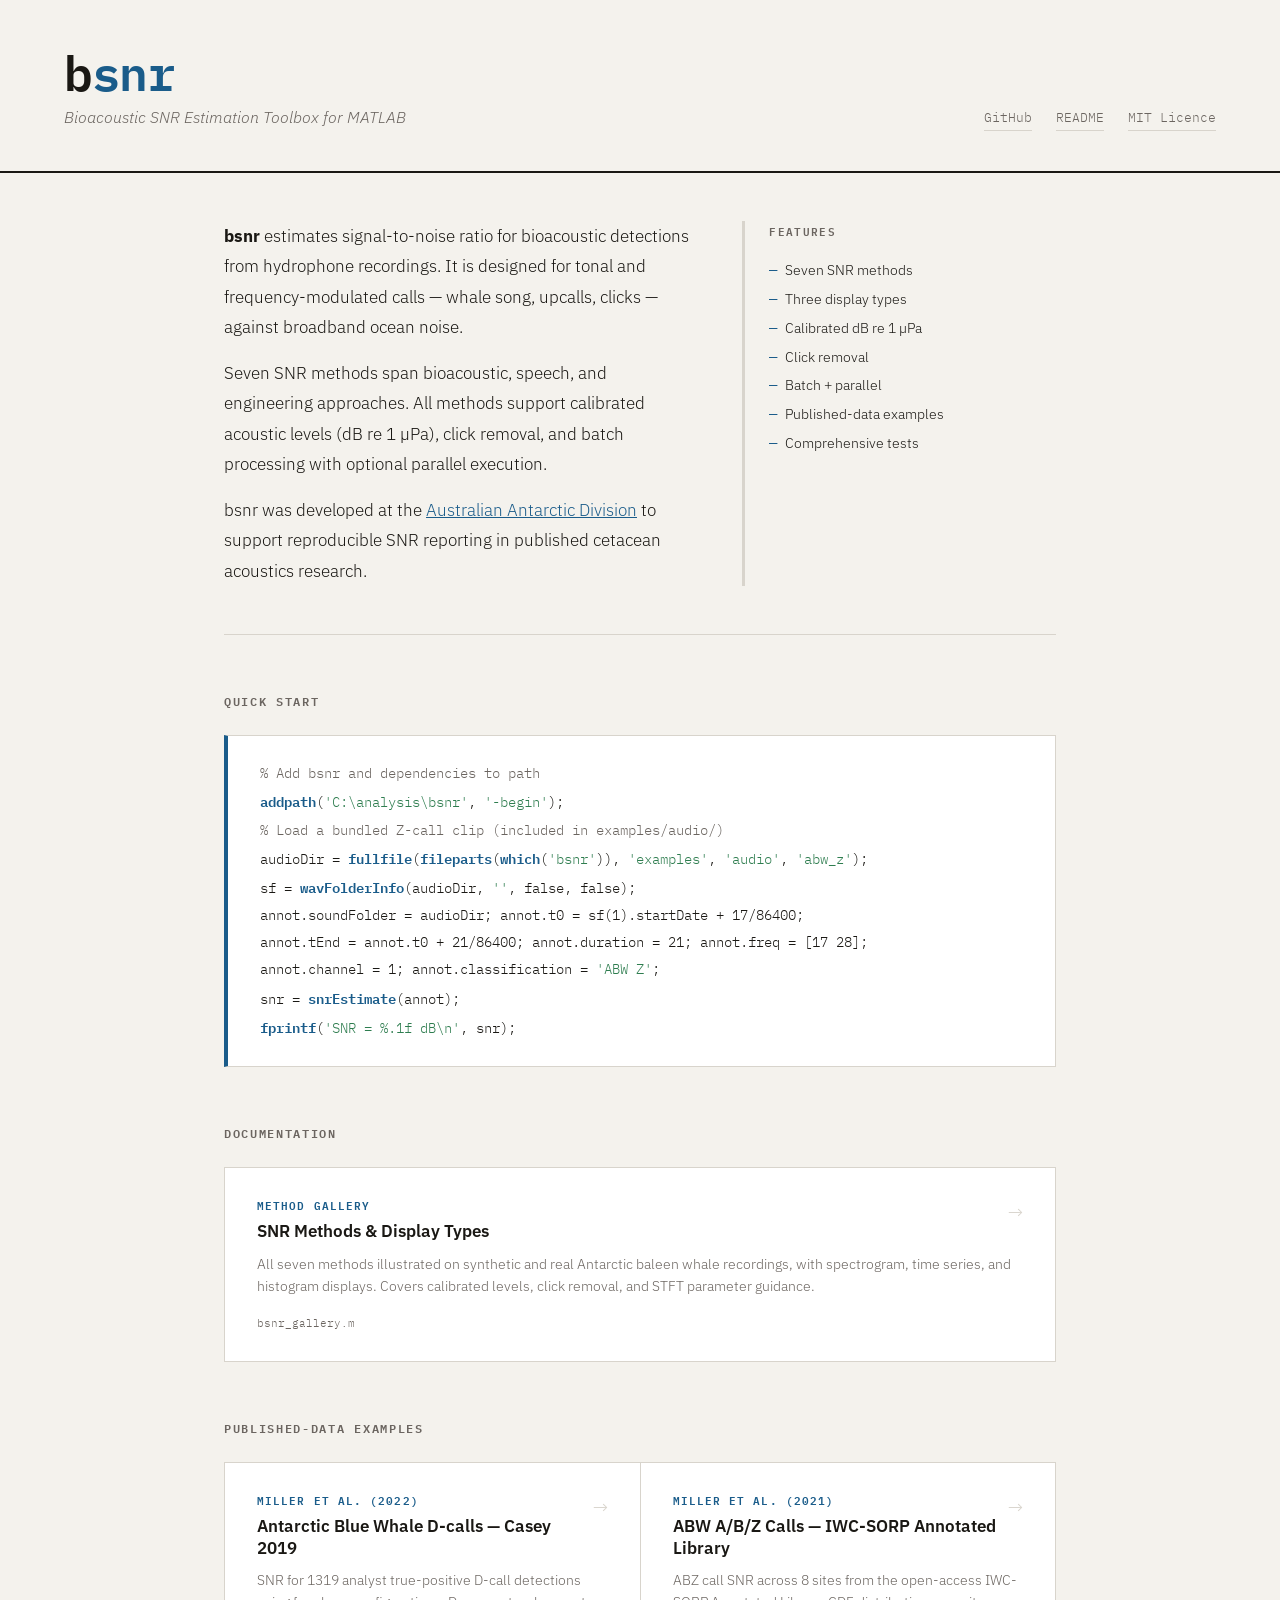
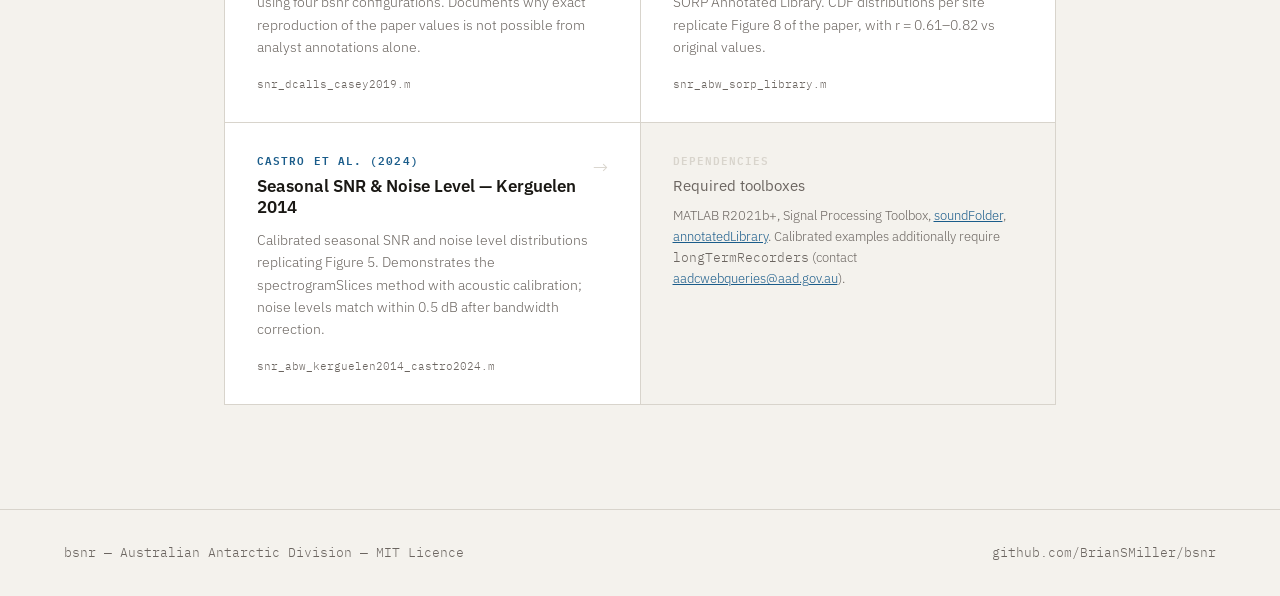
==== docs/index.html @ a3ce6b86 "replace hallucinated email addresses with valid ones republish docs" ====
<!DOCTYPE html>
<html lang="en">
<head>
<meta charset="UTF-8">
<meta name="viewport" content="width=device-width, initial-scale=1.0">
<title>bsnr — Bioacoustic SNR Estimation Toolbox</title>
<style>
  @import url('https://fonts.googleapis.com/css2?family=IBM+Plex+Mono:wght@400;600&family=IBM+Plex+Sans:ital,wght@0,300;0,400;0,600;1,300&display=swap');

  :root {
    --bg:      #f4f2ed;
    --surface: #ffffff;
    --border:  #d8d4cc;
    --text:    #1a1814;
    --muted:   #6b6560;
    --accent:  #1a5c8a;
    --accent2: #2e7d4f;
    --mono:    'IBM Plex Mono', monospace;
    --sans:    'IBM Plex Sans', sans-serif;
  }

  *, *::before, *::after { box-sizing: border-box; margin: 0; padding: 0; }

  body {
    background: var(--bg);
    color: var(--text);
    font-family: var(--sans);
    font-weight: 300;
    font-size: 16px;
    line-height: 1.7;
    min-height: 100vh;
  }

  header {
    border-bottom: 2px solid var(--text);
    padding: 3rem 4rem 2.5rem;
    display: grid;
    grid-template-columns: 1fr auto;
    align-items: end;
    gap: 2rem;
  }

  .wordmark {
    font-family: var(--mono);
    font-weight: 600;
    font-size: 3rem;
    letter-spacing: -0.03em;
    line-height: 1;
  }

  .wordmark span { color: var(--accent); }

  .tagline {
    font-size: 1rem;
    color: var(--muted);
    margin-top: 0.5rem;
    font-style: italic;
  }

  .header-links {
    display: flex;
    gap: 1.5rem;
    font-family: var(--mono);
    font-size: 0.8rem;
  }

  .header-links a {
    color: var(--muted);
    text-decoration: none;
    border-bottom: 1px solid var(--border);
    padding-bottom: 1px;
    transition: color 0.15s, border-color 0.15s;
  }

  .header-links a:hover { color: var(--accent); border-color: var(--accent); }

  main {
    max-width: 960px;
    margin: 0 auto;
    padding: 3rem 4rem;
  }

  .intro {
    display: grid;
    grid-template-columns: 3fr 2fr;
    gap: 3rem;
    margin-bottom: 3.5rem;
    padding-bottom: 3rem;
    border-bottom: 1px solid var(--border);
  }

  .intro p { font-size: 1.05rem; line-height: 1.8; }
  .intro p + p { margin-top: 1rem; }
  .intro a { color: var(--accent); }

  .features {
    border-left: 3px solid var(--border);
    padding-left: 1.5rem;
  }

  .features h3 {
    font-family: var(--mono);
    font-size: 0.7rem;
    font-weight: 600;
    letter-spacing: 0.12em;
    text-transform: uppercase;
    color: var(--muted);
    margin-bottom: 1rem;
  }

  .features ul { list-style: none; font-size: 0.9rem; line-height: 2; }

  .features li::before {
    content: '— ';
    color: var(--accent);
    font-family: var(--mono);
  }

  h2 {
    font-family: var(--mono);
    font-weight: 600;
    font-size: 0.75rem;
    letter-spacing: 0.14em;
    text-transform: uppercase;
    color: var(--muted);
    margin-bottom: 1.5rem;
  }

  .card-grid {
    display: grid;
    gap: 1px;
    background: var(--border);
    border: 1px solid var(--border);
    margin-bottom: 3.5rem;
  }

  .card-grid.cols-2 { grid-template-columns: 1fr 1fr; }
  .card-grid.cols-1 { grid-template-columns: 1fr; }

  .card {
    background: var(--surface);
    padding: 1.75rem 2rem;
    text-decoration: none;
    color: inherit;
    display: block;
    transition: background 0.12s;
  }

  .card:hover { background: #f0ede6; }

  .card-label {
    font-family: var(--mono);
    font-size: 0.68rem;
    font-weight: 600;
    letter-spacing: 0.1em;
    text-transform: uppercase;
    color: var(--accent);
    margin-bottom: 0.4rem;
  }

  .card h3 { font-size: 1.05rem; font-weight: 600; line-height: 1.3; margin-bottom: 0.6rem; }

  .card p { font-size: 0.875rem; color: var(--muted); line-height: 1.6; }

  .card .meta {
    margin-top: 1rem;
    font-family: var(--mono);
    font-size: 0.7rem;
  }

  .card .meta span { color: var(--muted); }

  .card-arrow {
    float: right;
    color: var(--border);
    font-size: 1.2rem;
    transition: color 0.12s, transform 0.12s;
  }

  .card:hover .card-arrow { color: var(--accent); transform: translateX(3px); }

  .install {
    background: var(--surface);
    border: 1px solid var(--border);
    border-left: 4px solid var(--accent);
    padding: 1.5rem 2rem;
    margin-bottom: 3.5rem;
    font-family: var(--mono);
    font-size: 0.85rem;
    line-height: 2;
  }

  .install .comment { color: var(--muted); }
  .install .kw      { color: var(--accent); font-weight: 600; }
  .install .str     { color: var(--accent2); }

  footer {
    border-top: 1px solid var(--border);
    padding: 2rem 4rem;
    display: flex;
    justify-content: space-between;
    align-items: center;
    font-size: 0.8rem;
    color: var(--muted);
    font-family: var(--mono);
  }

  footer a { color: var(--muted); text-decoration: none; }
  footer a:hover { color: var(--accent); }

  @media (max-width: 700px) {
    header, main, footer { padding-left: 1.5rem; padding-right: 1.5rem; }
    header { grid-template-columns: 1fr; }
    .intro { grid-template-columns: 1fr; }
    .card-grid.cols-2 { grid-template-columns: 1fr; }
    .wordmark { font-size: 2rem; }
  }
</style>
</head>
<body>

<header>
  <div>
    <div class="wordmark">b<span>snr</span></div>
    <div class="tagline">Bioacoustic SNR Estimation Toolbox for MATLAB</div>
  </div>
  <nav class="header-links">
    <a href="https://github.com/BrianSMiller/bsnr">GitHub</a>
    <a href="https://github.com/BrianSMiller/bsnr/blob/main/README.md">README</a>
    <a href="https://github.com/BrianSMiller/bsnr/blob/main/LICENSE">MIT Licence</a>
  </nav>
</header>

<main>

  <section class="intro">
    <div>
      <p>
        <strong>bsnr</strong> estimates signal-to-noise ratio for bioacoustic detections
        from hydrophone recordings. It is designed for tonal and frequency-modulated calls
        — whale song, upcalls, clicks — against broadband ocean noise.
      </p>
      <p>
        Seven SNR methods span bioacoustic, speech, and engineering approaches.
        All methods support calibrated acoustic levels (dB re 1&nbsp;µPa), click removal,
        and batch processing with optional parallel execution.
      </p>
      <p>
        bsnr was developed at the
        <a href="https://www.antarctica.gov.au">Australian Antarctic Division</a>
        to support reproducible SNR reporting in published cetacean acoustics research.
      </p>
    </div>
    <div class="features">
      <h3>Features</h3>
      <ul>
        <li>Seven SNR methods</li>
        <li>Three display types</li>
        <li>Calibrated dB re 1&nbsp;µPa</li>
        <li>Click removal</li>
        <li>Batch + parallel</li>
        <li>Published-data examples</li>
        <li>Comprehensive tests</li>
      </ul>
    </div>
  </section>

  <h2>Quick start</h2>
  <div class="install">
    <div><span class="comment">% Add bsnr and dependencies to path</span></div>
    <div><span class="kw">addpath</span>(<span class="str">'C:\analysis\bsnr'</span>, <span class="str">'-begin'</span>);</div>
    <div><span class="comment">% Load a bundled Z-call clip (included in examples/audio/)</span></div>
    <div>audioDir = <span class="kw">fullfile</span>(<span class="kw">fileparts</span>(<span class="kw">which</span>(<span class="str">'bsnr'</span>)), <span class="str">'examples'</span>, <span class="str">'audio'</span>, <span class="str">'abw_z'</span>);</div>
    <div>sf = <span class="kw">wavFolderInfo</span>(audioDir, <span class="str">''</span>, false, false);</div>
    <div>annot.soundFolder = audioDir;  annot.t0 = sf(1).startDate + 17/86400;</div>
    <div>annot.tEnd = annot.t0 + 21/86400;  annot.duration = 21;  annot.freq = [17 28];</div>
    <div>annot.channel = 1;  annot.classification = <span class="str">'ABW Z'</span>;</div>
    <div>snr = <span class="kw">snrEstimate</span>(annot);</div>
    <div><span class="kw">fprintf</span>(<span class="str">'SNR = %.1f dB\n'</span>, snr);</div>
  </div>

  <h2>Documentation</h2>
  <div class="card-grid cols-1">
    <a class="card" href="bsnr_gallery.html">
      <span class="card-arrow">→</span>
      <div class="card-label">Method gallery</div>
      <h3>SNR Methods &amp; Display Types</h3>
      <p>All seven methods illustrated on synthetic and real Antarctic baleen whale
         recordings, with spectrogram, time series, and histogram displays.
         Covers calibrated levels, click removal, and STFT parameter guidance.</p>
      <div class="meta"><span>bsnr_gallery.m</span></div>
    </a>
  </div>

  <h2>Published-data examples</h2>
  <div class="card-grid cols-2">

    <a class="card" href="snr_dcalls_casey2019.html">
      <span class="card-arrow">→</span>
      <div class="card-label">Miller et al. (2022)</div>
      <h3>Antarctic Blue Whale D-calls — Casey 2019</h3>
      <p>SNR for 1319 analyst true-positive D-call detections using four bsnr
         configurations. Documents why exact reproduction of the paper values
         is not possible from analyst annotations alone.</p>
      <div class="meta"><span>snr_dcalls_casey2019.m</span></div>
    </a>

    <a class="card" href="snr_abw_sorp_library.html">
      <span class="card-arrow">→</span>
      <div class="card-label">Miller et al. (2021)</div>
      <h3>ABW A/B/Z Calls — IWC-SORP Annotated Library</h3>
      <p>ABZ call SNR across 8 sites from the open-access IWC-SORP Annotated
         Library. CDF distributions per site replicate Figure 8 of the paper,
         with r&nbsp;=&nbsp;0.61–0.82 vs original values.</p>
      <div class="meta"><span>snr_abw_sorp_library.m</span></div>
    </a>

    <a class="card" href="snr_abw_kerguelen2014_castro2024.html">
      <span class="card-arrow">→</span>
      <div class="card-label">Castro et al. (2024)</div>
      <h3>Seasonal SNR &amp; Noise Level — Kerguelen 2014</h3>
      <p>Calibrated seasonal SNR and noise level distributions replicating
         Figure 5. Demonstrates the spectrogramSlices method with acoustic
         calibration; noise levels match within 0.5&nbsp;dB after bandwidth
         correction.</p>
      <div class="meta"><span>snr_abw_kerguelen2014_castro2024.m</span></div>
    </a>

    <div class="card" style="cursor:default; background:var(--bg);">
      <div class="card-label" style="color:var(--border)">Dependencies</div>
      <h3 style="color:var(--muted); font-weight:400; font-size:0.95rem">Required toolboxes</h3>
      <p style="font-size:0.82rem; margin-top:0.5rem">
        MATLAB R2021b+, Signal Processing Toolbox,
        <a href="https://github.com/BrianSMiller/soundFolder" style="color:var(--accent)">soundFolder</a>,
        <a href="https://github.com/BrianSMiller/annotatedLibrary" style="color:var(--accent)">annotatedLibrary</a>.
        Calibrated examples additionally require
        <code style="font-family:var(--mono); font-size:0.8rem">longTermRecorders</code>
        (contact <a href="mailto:aadcwebqueries@aad.gov.au" style="color:var(--accent)">aadcwebqueries@aad.gov.au</a>).
      </p>
    </div>

  </div>

</main>

<footer>
  <span>bsnr &mdash; Australian Antarctic Division &mdash; MIT Licence</span>
  <a href="https://github.com/BrianSMiller/bsnr">github.com/BrianSMiller/bsnr</a>
</footer>

</body>
</html>
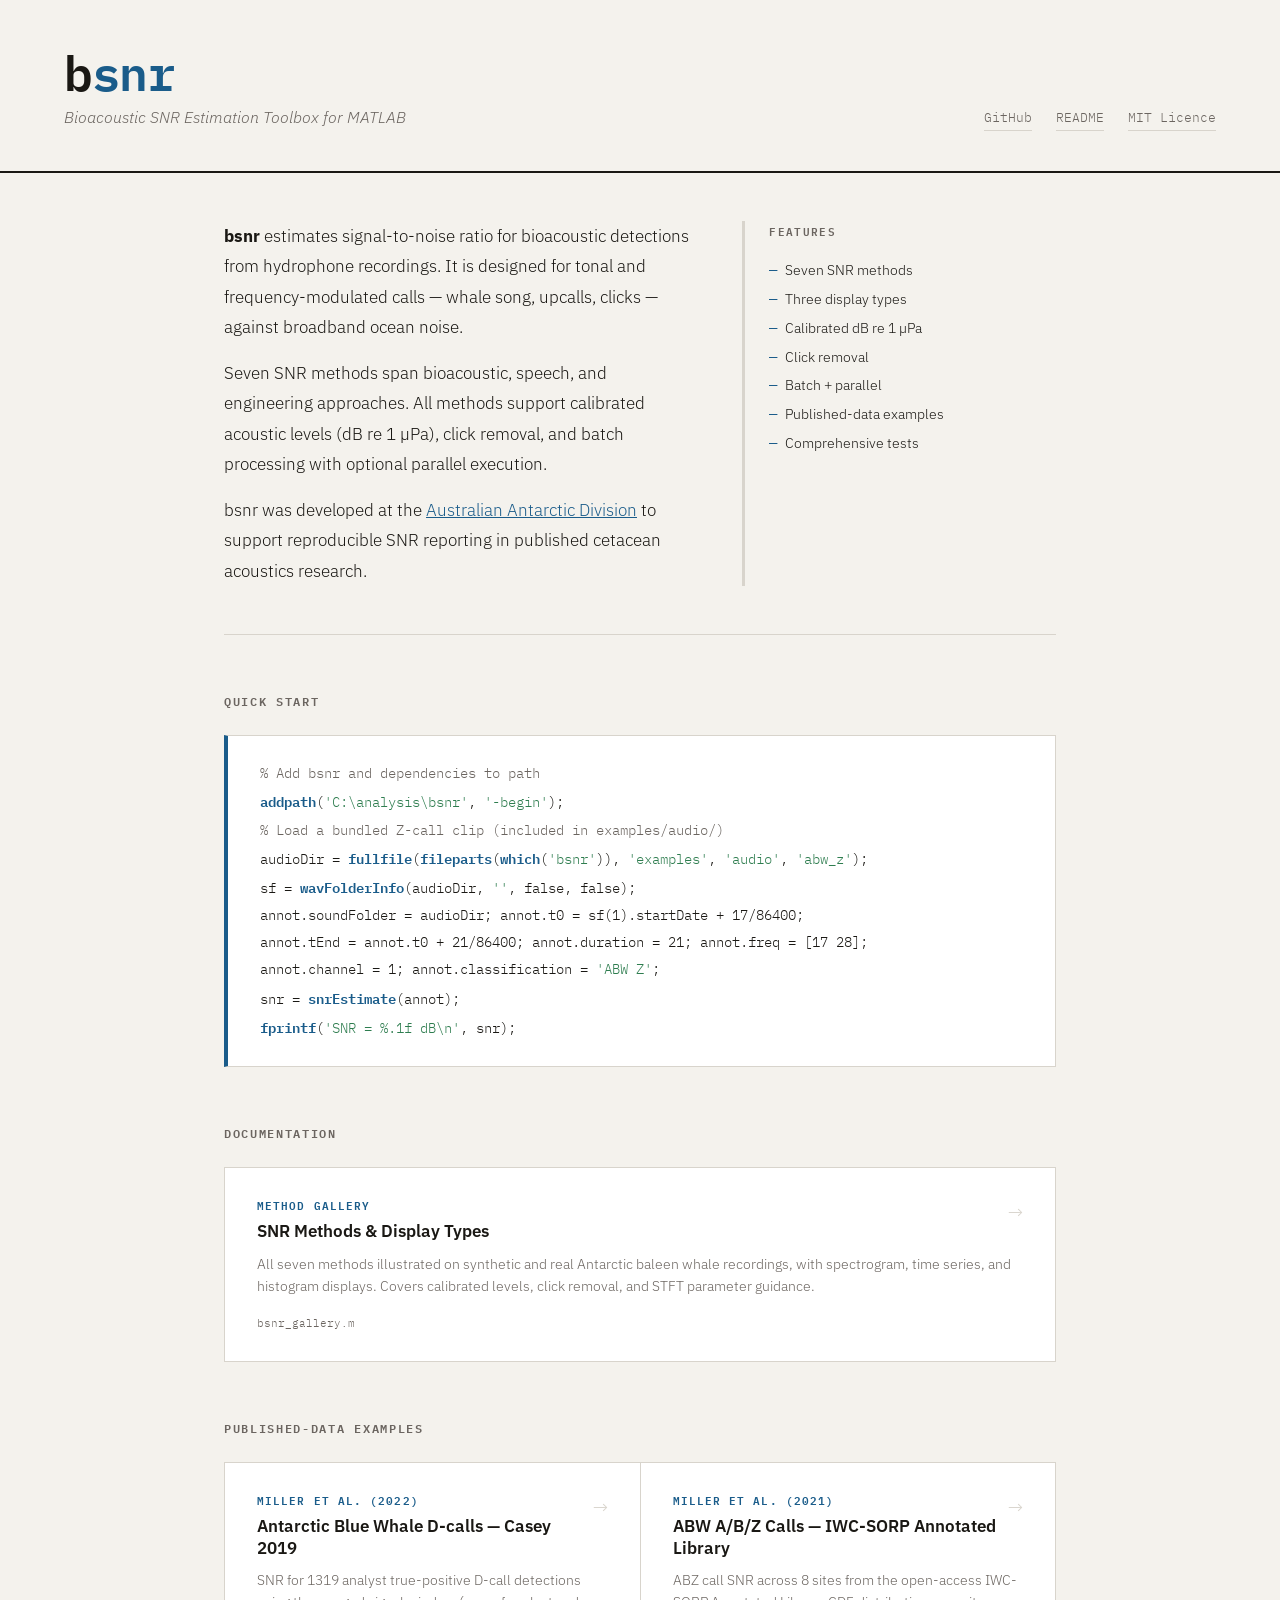
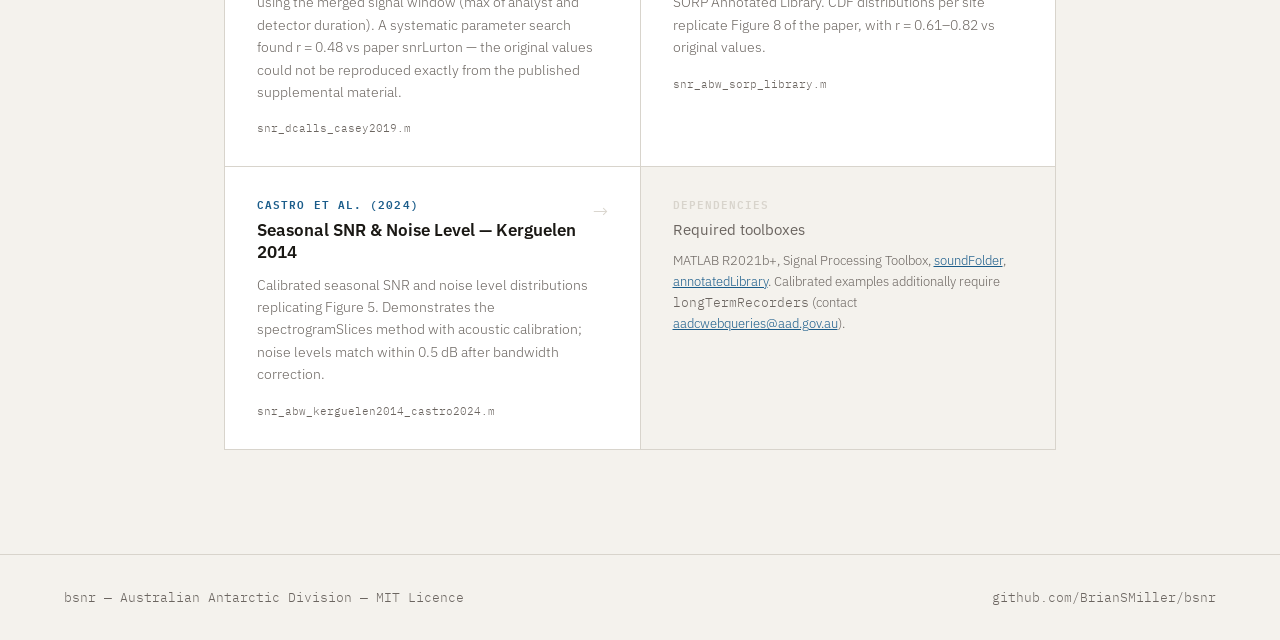
==== commit cd3f9663: "Fix progress bar and update D-call example docs - snrEstimate: progress bar fires exactly 50 hashes " ====
--- a/docs/index.html
+++ b/docs/index.html
@@ -299,9 +299,11 @@
       <span class="card-arrow">→</span>
       <div class="card-label">Miller et al. (2022)</div>
       <h3>Antarctic Blue Whale D-calls — Casey 2019</h3>
-      <p>SNR for 1319 analyst true-positive D-call detections using four bsnr
-         configurations. Documents why exact reproduction of the paper values
-         is not possible from analyst annotations alone.</p>
+      <p>SNR for 1319 analyst true-positive D-call detections using the merged
+         signal window (max of analyst and detector duration). A systematic
+         parameter search found r&nbsp;=&nbsp;0.48 vs paper snrLurton — the
+         original values could not be reproduced exactly from the published
+         supplemental material.</p>
       <div class="meta"><span>snr_dcalls_casey2019.m</span></div>
     </a>
 
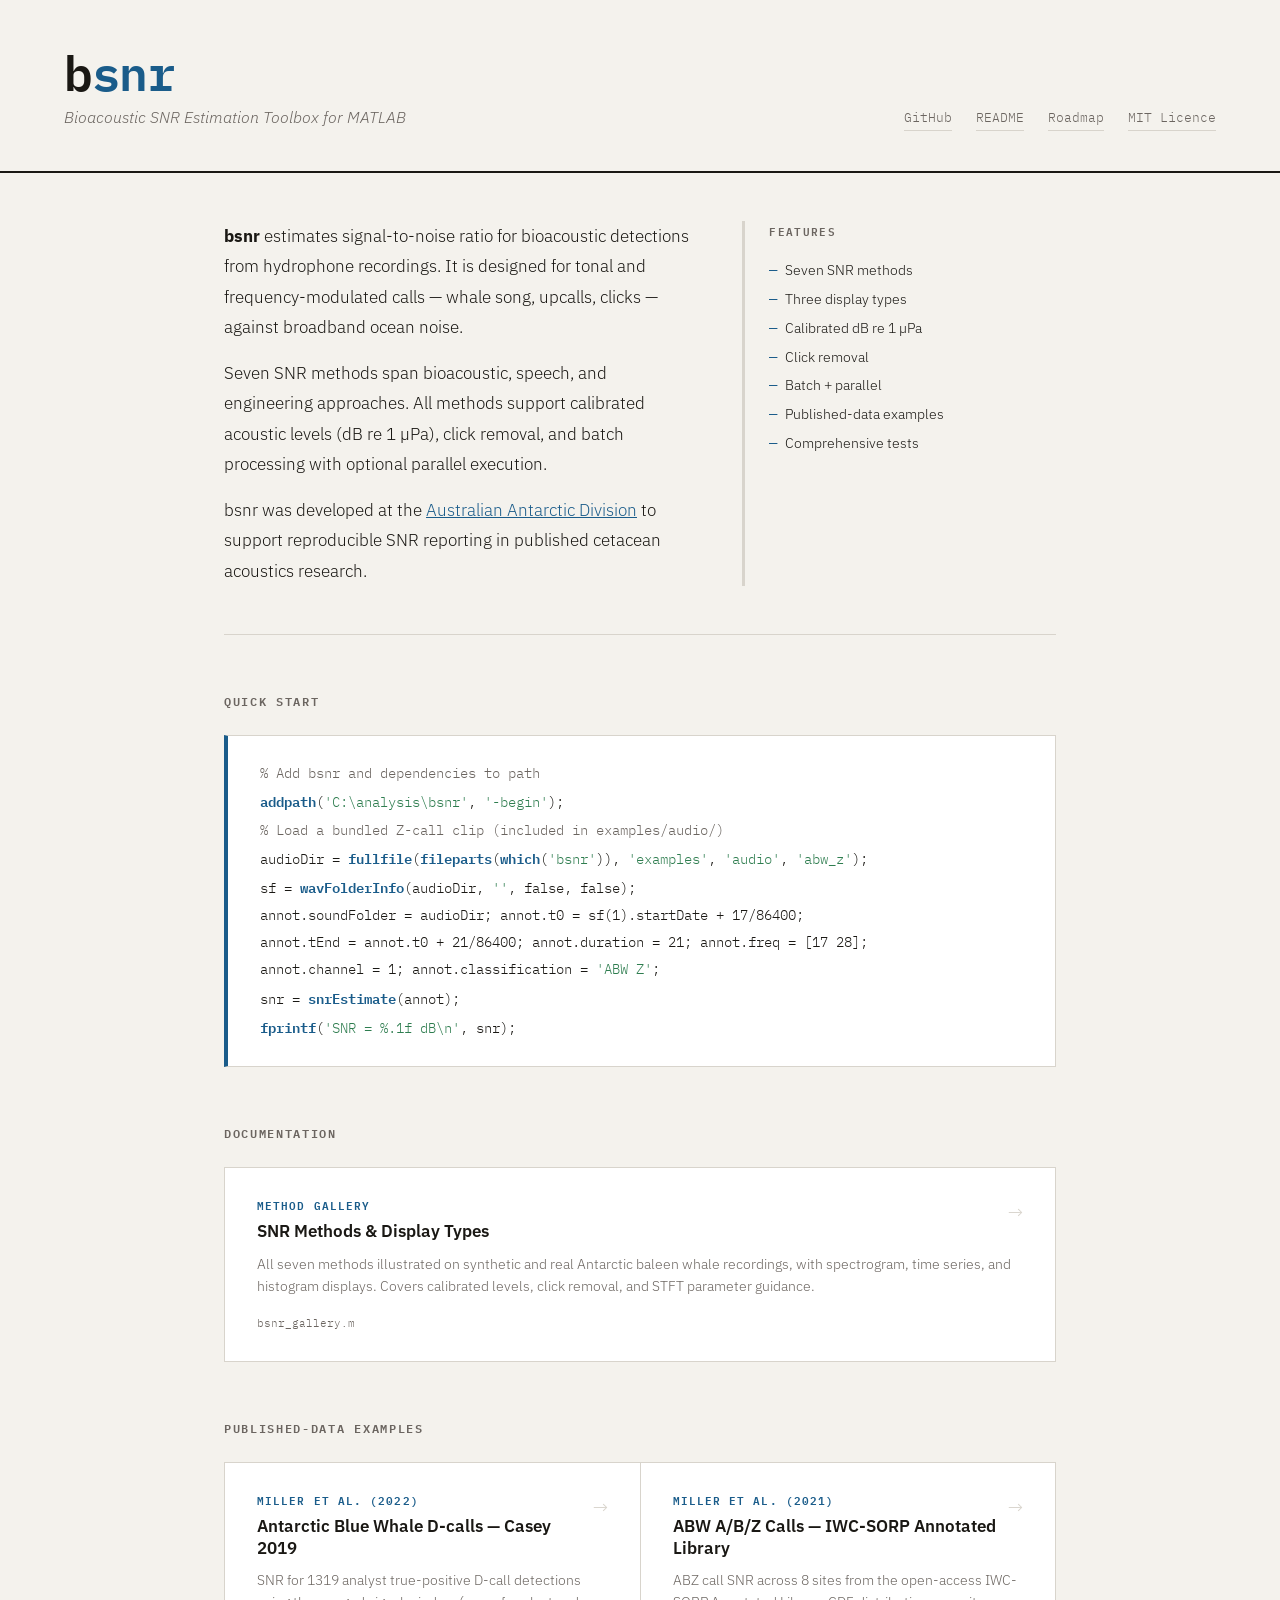
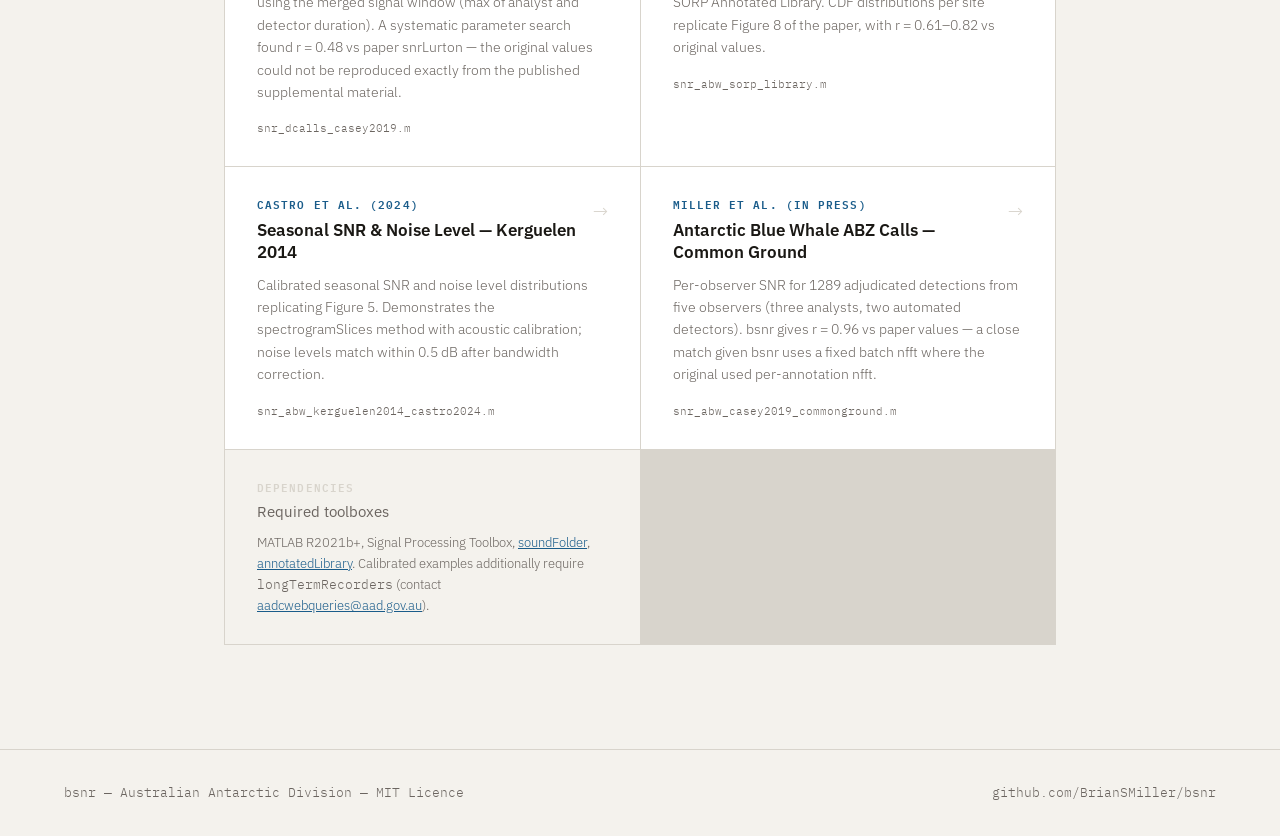
==== commit d5b6fcc3: "Add Common Ground example to docs and todo.md - examples/publishDocs.m: add snr_abw_casey2019_common" ====
--- a/docs/index.html
+++ b/docs/index.html
@@ -227,6 +227,7 @@
   <nav class="header-links">
     <a href="https://github.com/BrianSMiller/bsnr">GitHub</a>
     <a href="https://github.com/BrianSMiller/bsnr/blob/main/README.md">README</a>
+    <a href="https://github.com/BrianSMiller/bsnr/blob/main/todo.md">Roadmap</a>
     <a href="https://github.com/BrianSMiller/bsnr/blob/main/LICENSE">MIT Licence</a>
   </nav>
 </header>
@@ -328,6 +329,17 @@
       <div class="meta"><span>snr_abw_kerguelen2014_castro2024.m</span></div>
     </a>
 
+    <a class="card" href="snr_abw_casey2019_commonground.html">
+      <span class="card-arrow">→</span>
+      <div class="card-label">Miller et al. (in press)</div>
+      <h3>Antarctic Blue Whale ABZ Calls — Common Ground</h3>
+      <p>Per-observer SNR for 1289 adjudicated detections from five observers
+         (three analysts, two automated detectors). bsnr gives
+         r&nbsp;=&nbsp;0.96 vs paper values — a close match given bsnr uses
+         a fixed batch nfft where the original used per-annotation nfft.</p>
+      <div class="meta"><span>snr_abw_casey2019_commonground.m</span></div>
+    </a>
+
     <div class="card" style="cursor:default; background:var(--bg);">
       <div class="card-label" style="color:var(--border)">Dependencies</div>
       <h3 style="color:var(--muted); font-weight:400; font-size:0.95rem">Required toolboxes</h3>
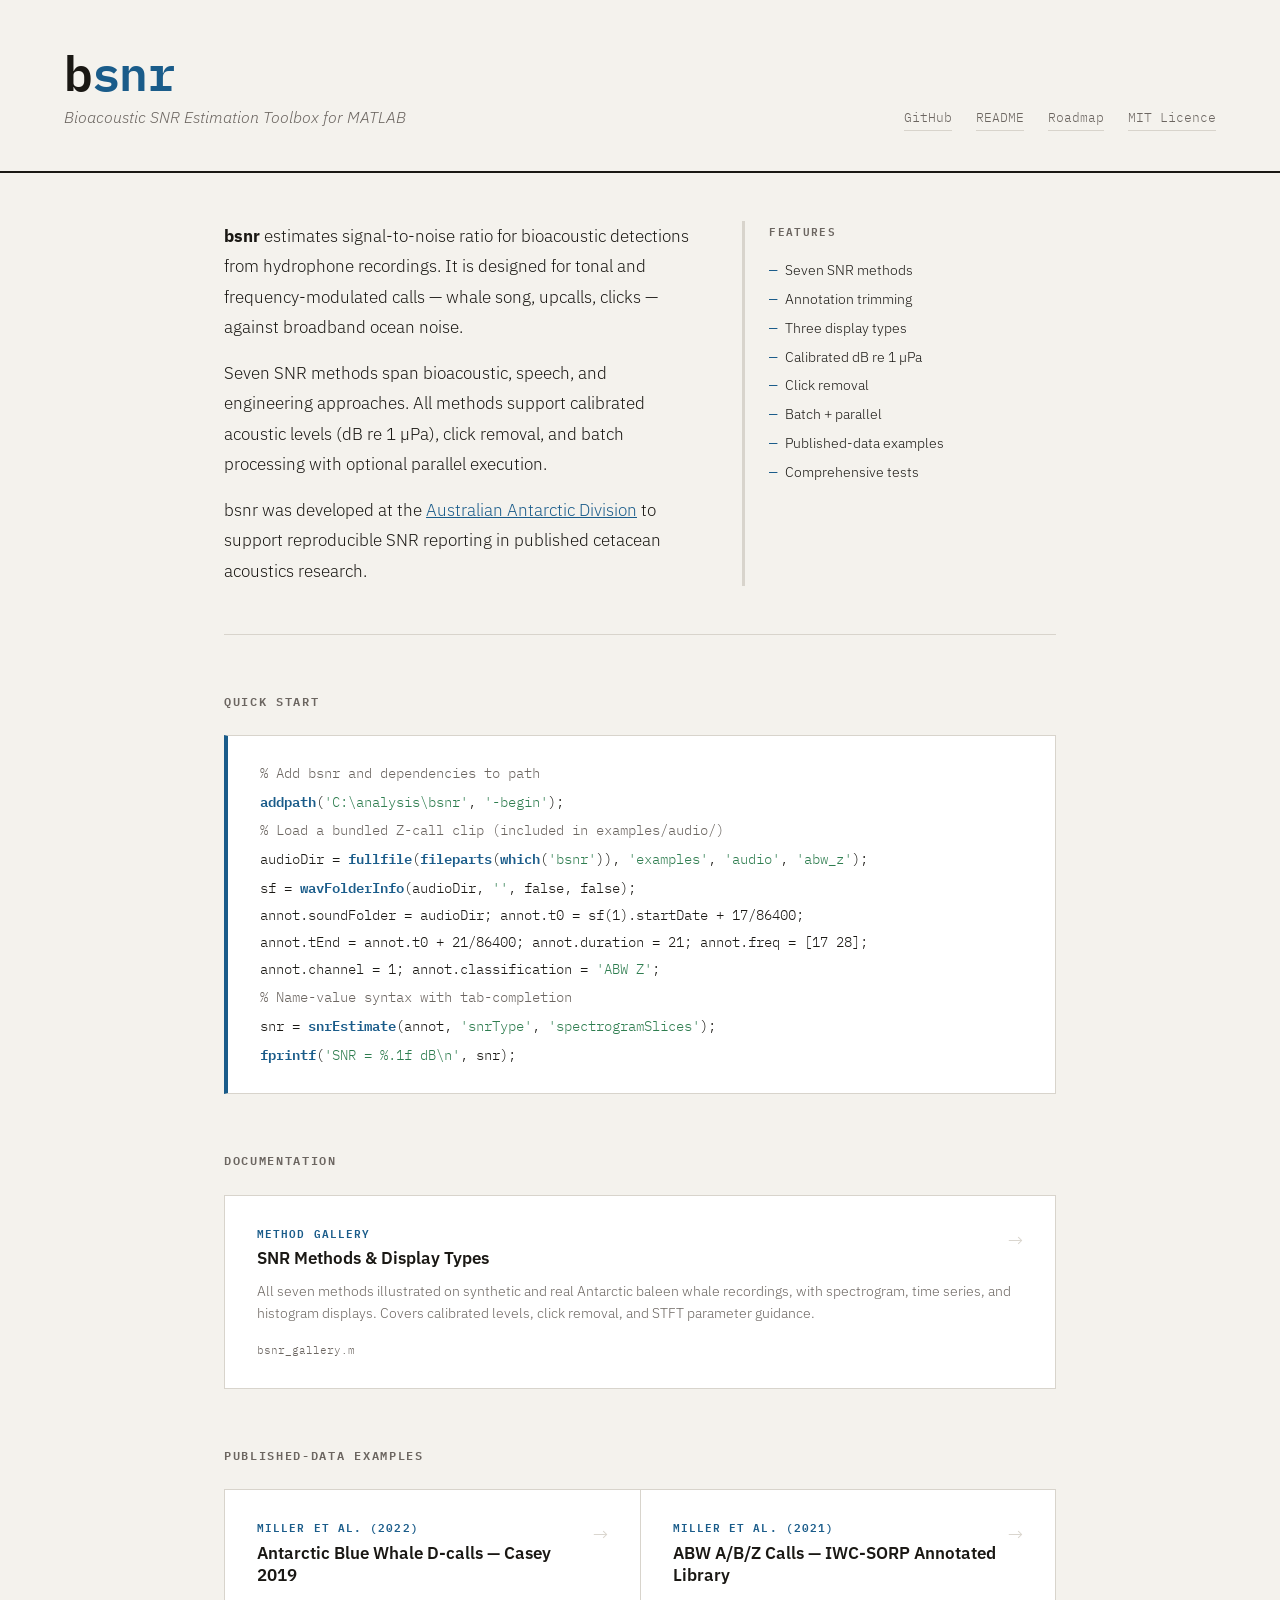
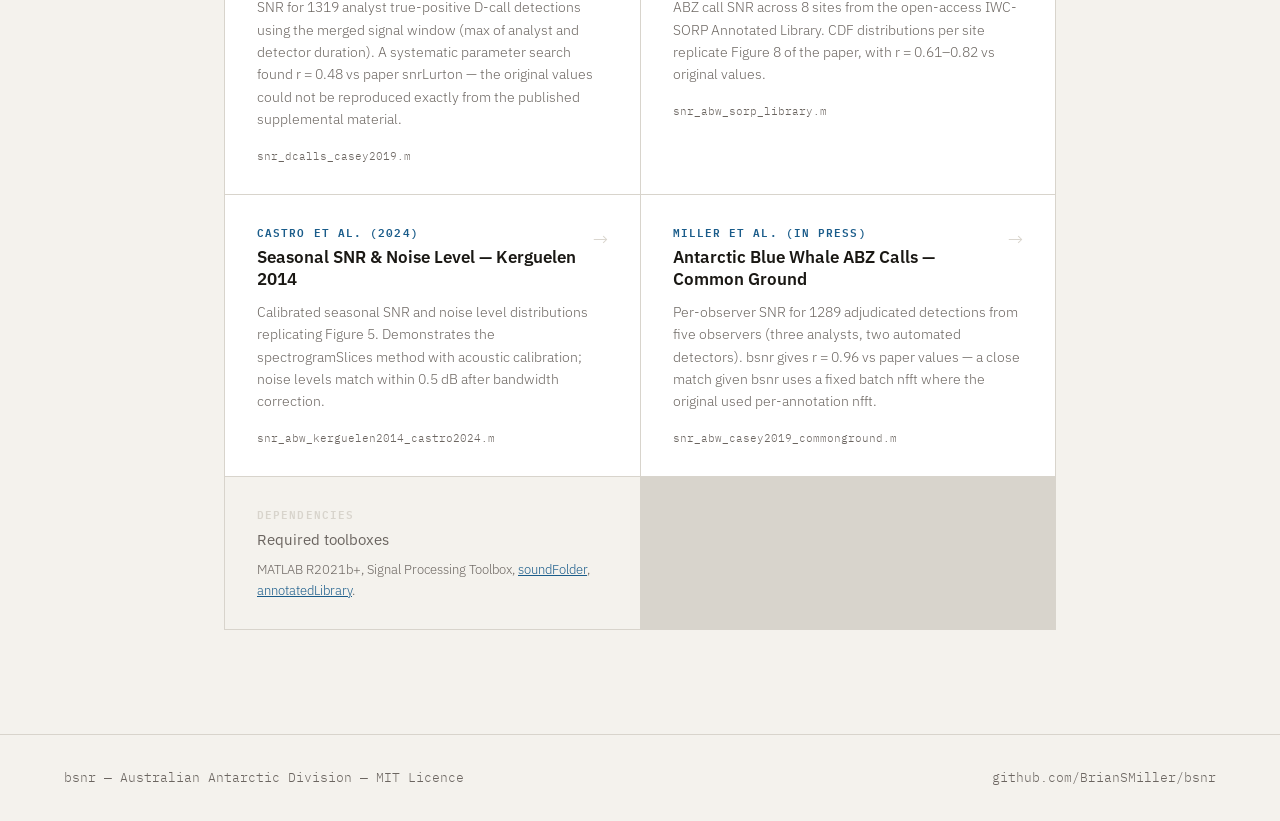
==== commit ce1e2e75: "update docs rework docs to clarify what is public/user-facing vs internal fucntions.  remove longTer" ====
--- a/docs/index.html
+++ b/docs/index.html
@@ -256,6 +256,7 @@
       <h3>Features</h3>
       <ul>
         <li>Seven SNR methods</li>
+        <li>Annotation trimming</li>
         <li>Three display types</li>
         <li>Calibrated dB re 1&nbsp;µPa</li>
         <li>Click removal</li>
@@ -276,7 +277,8 @@
     <div>annot.soundFolder = audioDir;  annot.t0 = sf(1).startDate + 17/86400;</div>
     <div>annot.tEnd = annot.t0 + 21/86400;  annot.duration = 21;  annot.freq = [17 28];</div>
     <div>annot.channel = 1;  annot.classification = <span class="str">'ABW Z'</span>;</div>
-    <div>snr = <span class="kw">snrEstimate</span>(annot);</div>
+    <div><span class="comment">% Name-value syntax with tab-completion</span></div>
+    <div>snr = <span class="kw">snrEstimate</span>(annot, <span class="str">'snrType'</span>, <span class="str">'spectrogramSlices'</span>);</div>
     <div><span class="kw">fprintf</span>(<span class="str">'SNR = %.1f dB\n'</span>, snr);</div>
   </div>
 
@@ -347,9 +349,6 @@
         MATLAB R2021b+, Signal Processing Toolbox,
         <a href="https://github.com/BrianSMiller/soundFolder" style="color:var(--accent)">soundFolder</a>,
         <a href="https://github.com/BrianSMiller/annotatedLibrary" style="color:var(--accent)">annotatedLibrary</a>.
-        Calibrated examples additionally require
-        <code style="font-family:var(--mono); font-size:0.8rem">longTermRecorders</code>
-        (contact <a href="mailto:aadcwebqueries@aad.gov.au" style="color:var(--accent)">aadcwebqueries@aad.gov.au</a>).
       </p>
     </div>
 
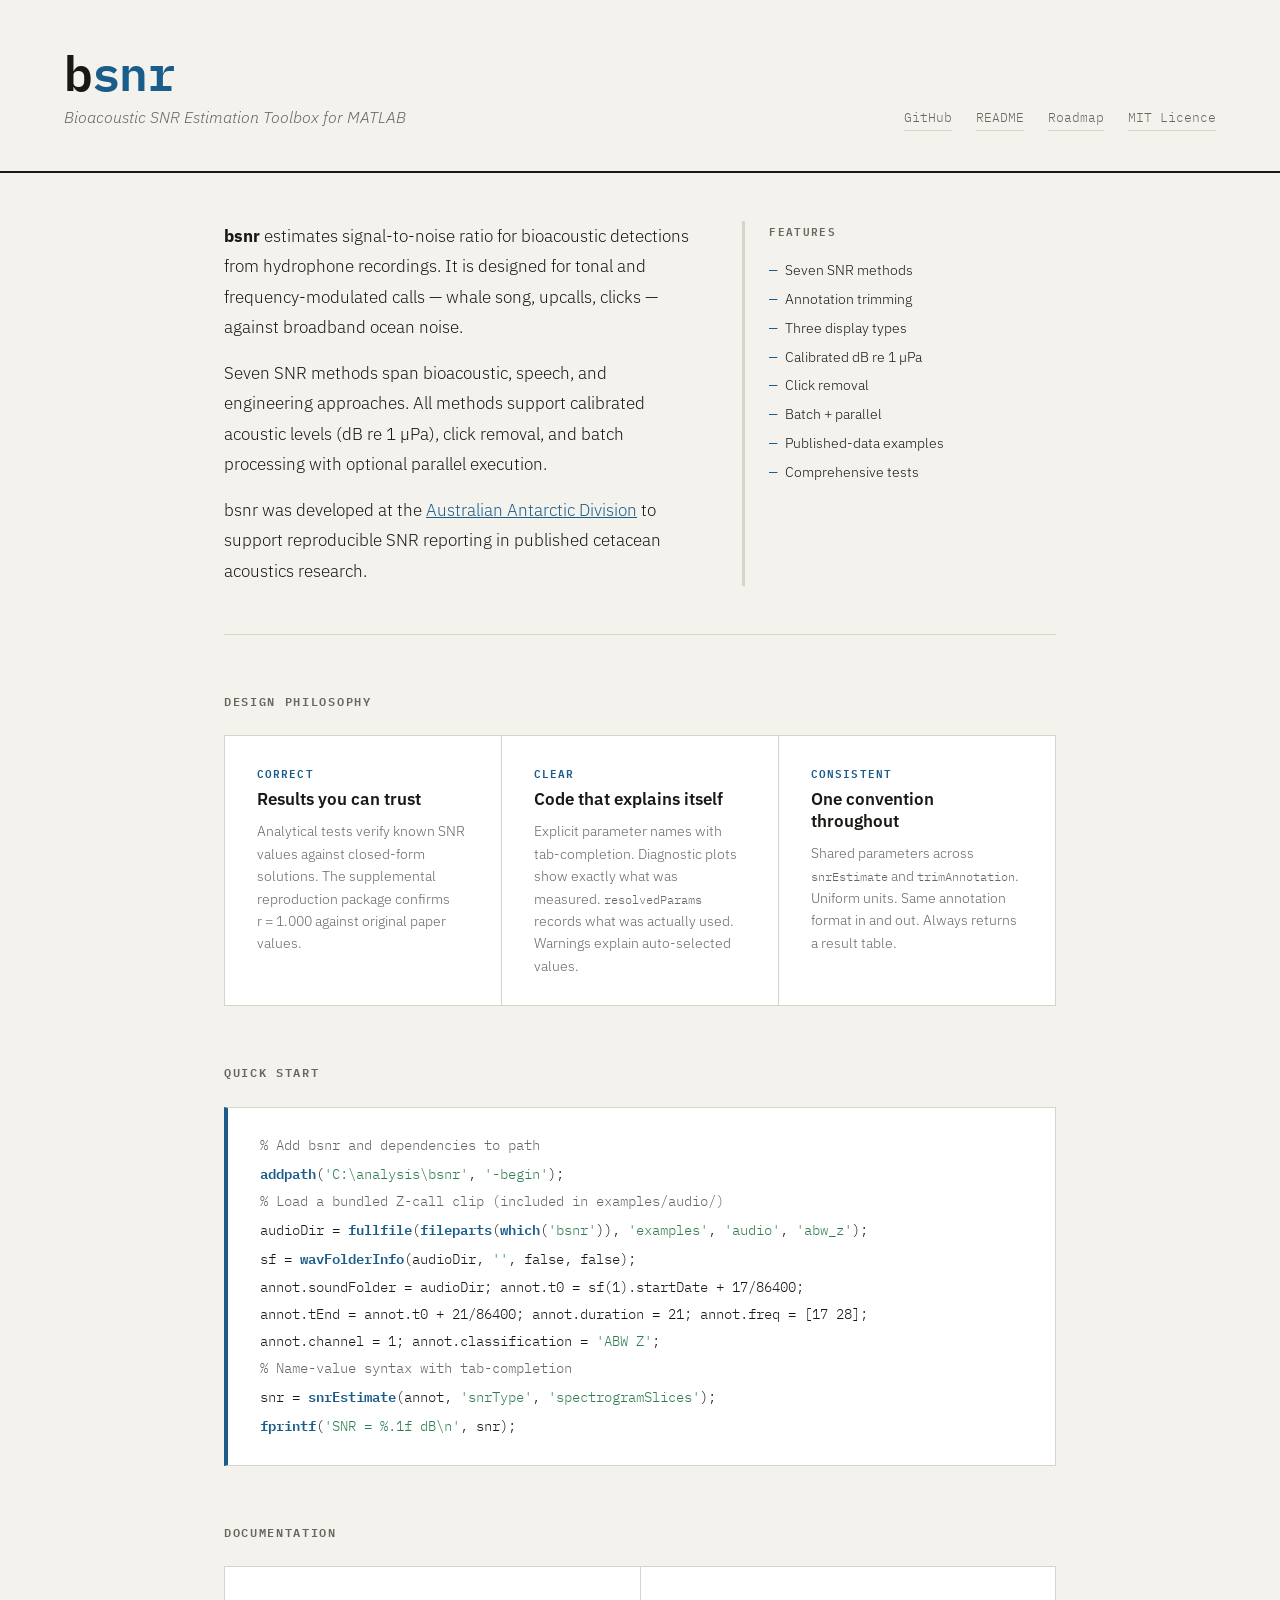
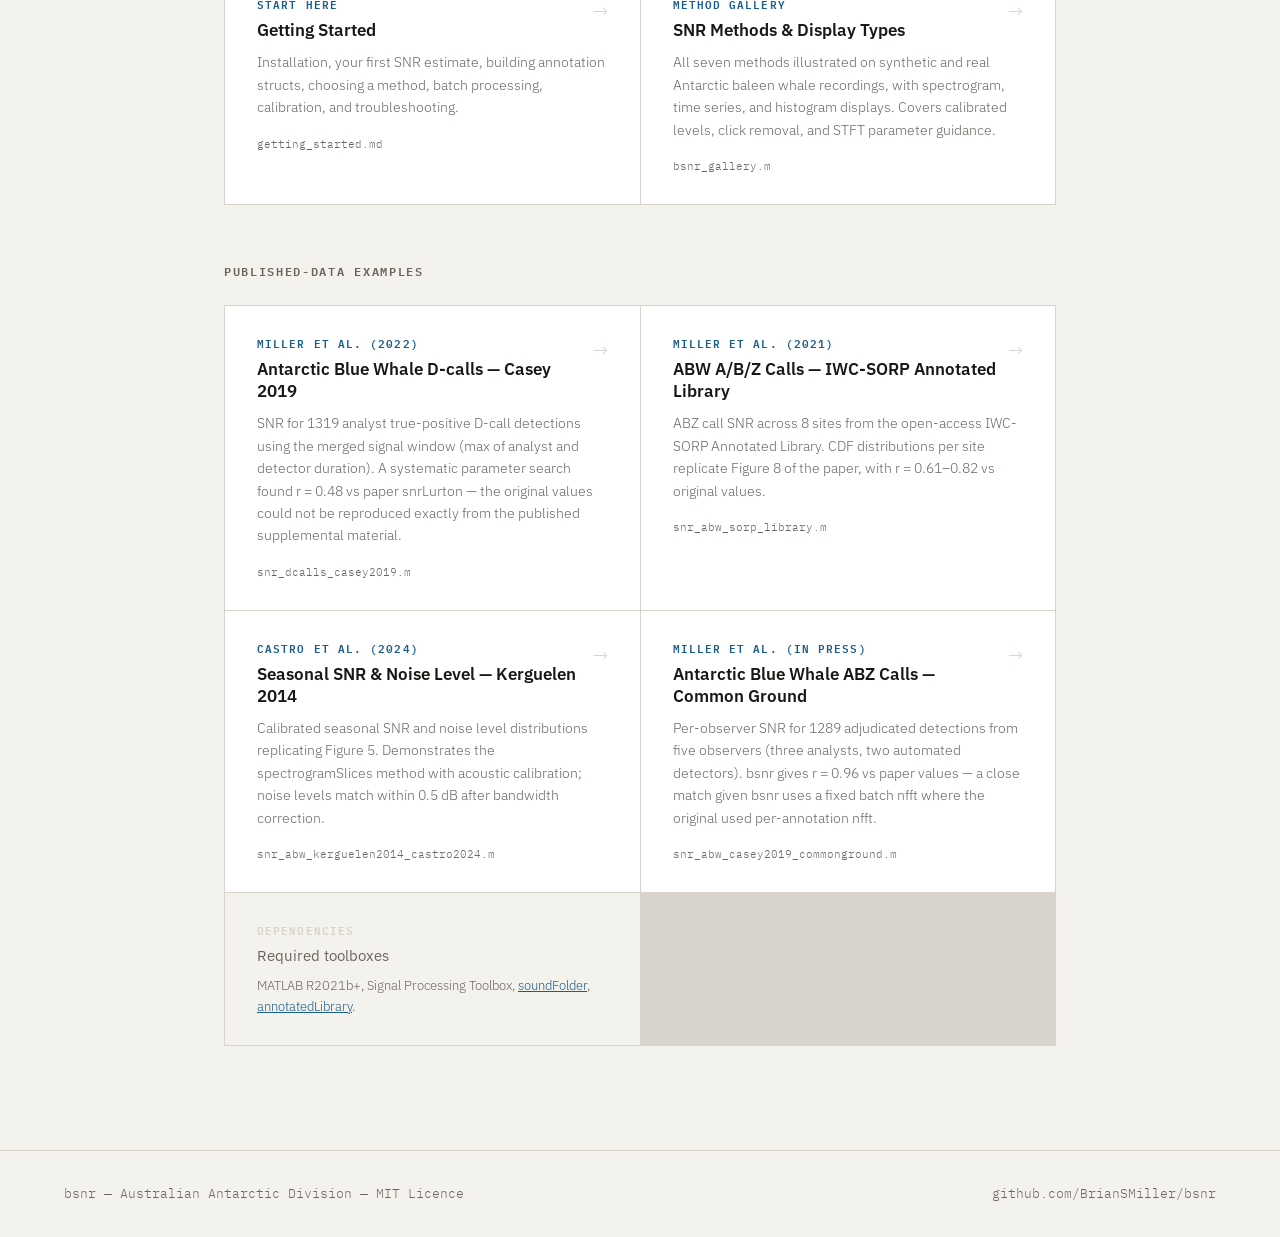
==== commit 8f3b8e19: "Add getting started guide and design philosophy to docs" ====
--- a/docs/index.html
+++ b/docs/index.html
@@ -135,6 +135,7 @@
   }
 
   .card-grid.cols-2 { grid-template-columns: 1fr 1fr; }
+  .card-grid.cols-3 { grid-template-columns: 1fr 1fr 1fr; }
   .card-grid.cols-1 { grid-template-columns: 1fr; }
 
   .card {
@@ -267,6 +268,33 @@
     </div>
   </section>
 
+
+  <h2>Design philosophy</h2>
+  <div class="card-grid cols-3" style="margin-bottom:3.5rem">
+    <div class="card" style="cursor:default">
+      <div class="card-label">Correct</div>
+      <h3>Results you can trust</h3>
+      <p>Analytical tests verify known SNR values against closed-form solutions.
+         The supplemental reproduction package confirms r&nbsp;=&nbsp;1.000
+         against original paper values.</p>
+    </div>
+    <div class="card" style="cursor:default">
+      <div class="card-label">Clear</div>
+      <h3>Code that explains itself</h3>
+      <p>Explicit parameter names with tab-completion. Diagnostic plots show
+         exactly what was measured. <code style="font-family:var(--mono);font-size:0.85em">resolvedParams</code>
+         records what was actually used. Warnings explain auto-selected values.</p>
+    </div>
+    <div class="card" style="cursor:default">
+      <div class="card-label">Consistent</div>
+      <h3>One convention throughout</h3>
+      <p>Shared parameters across <code style="font-family:var(--mono);font-size:0.85em">snrEstimate</code>
+         and <code style="font-family:var(--mono);font-size:0.85em">trimAnnotation</code>.
+         Uniform units. Same annotation format in and out.
+         Always returns a result table.</p>
+    </div>
+  </div>
+
   <h2>Quick start</h2>
   <div class="install">
     <div><span class="comment">% Add bsnr and dependencies to path</span></div>
@@ -283,7 +311,16 @@
   </div>
 
   <h2>Documentation</h2>
-  <div class="card-grid cols-1">
+  <div class="card-grid cols-2">
+    <a class="card" href="getting_started.html">
+      <span class="card-arrow">→</span>
+      <div class="card-label">Start here</div>
+      <h3>Getting Started</h3>
+      <p>Installation, your first SNR estimate, building annotation structs,
+         choosing a method, batch processing, calibration, and troubleshooting.</p>
+      <div class="meta"><span>getting_started.md</span></div>
+    </a>
+
     <a class="card" href="bsnr_gallery.html">
       <span class="card-arrow">→</span>
       <div class="card-label">Method gallery</div>
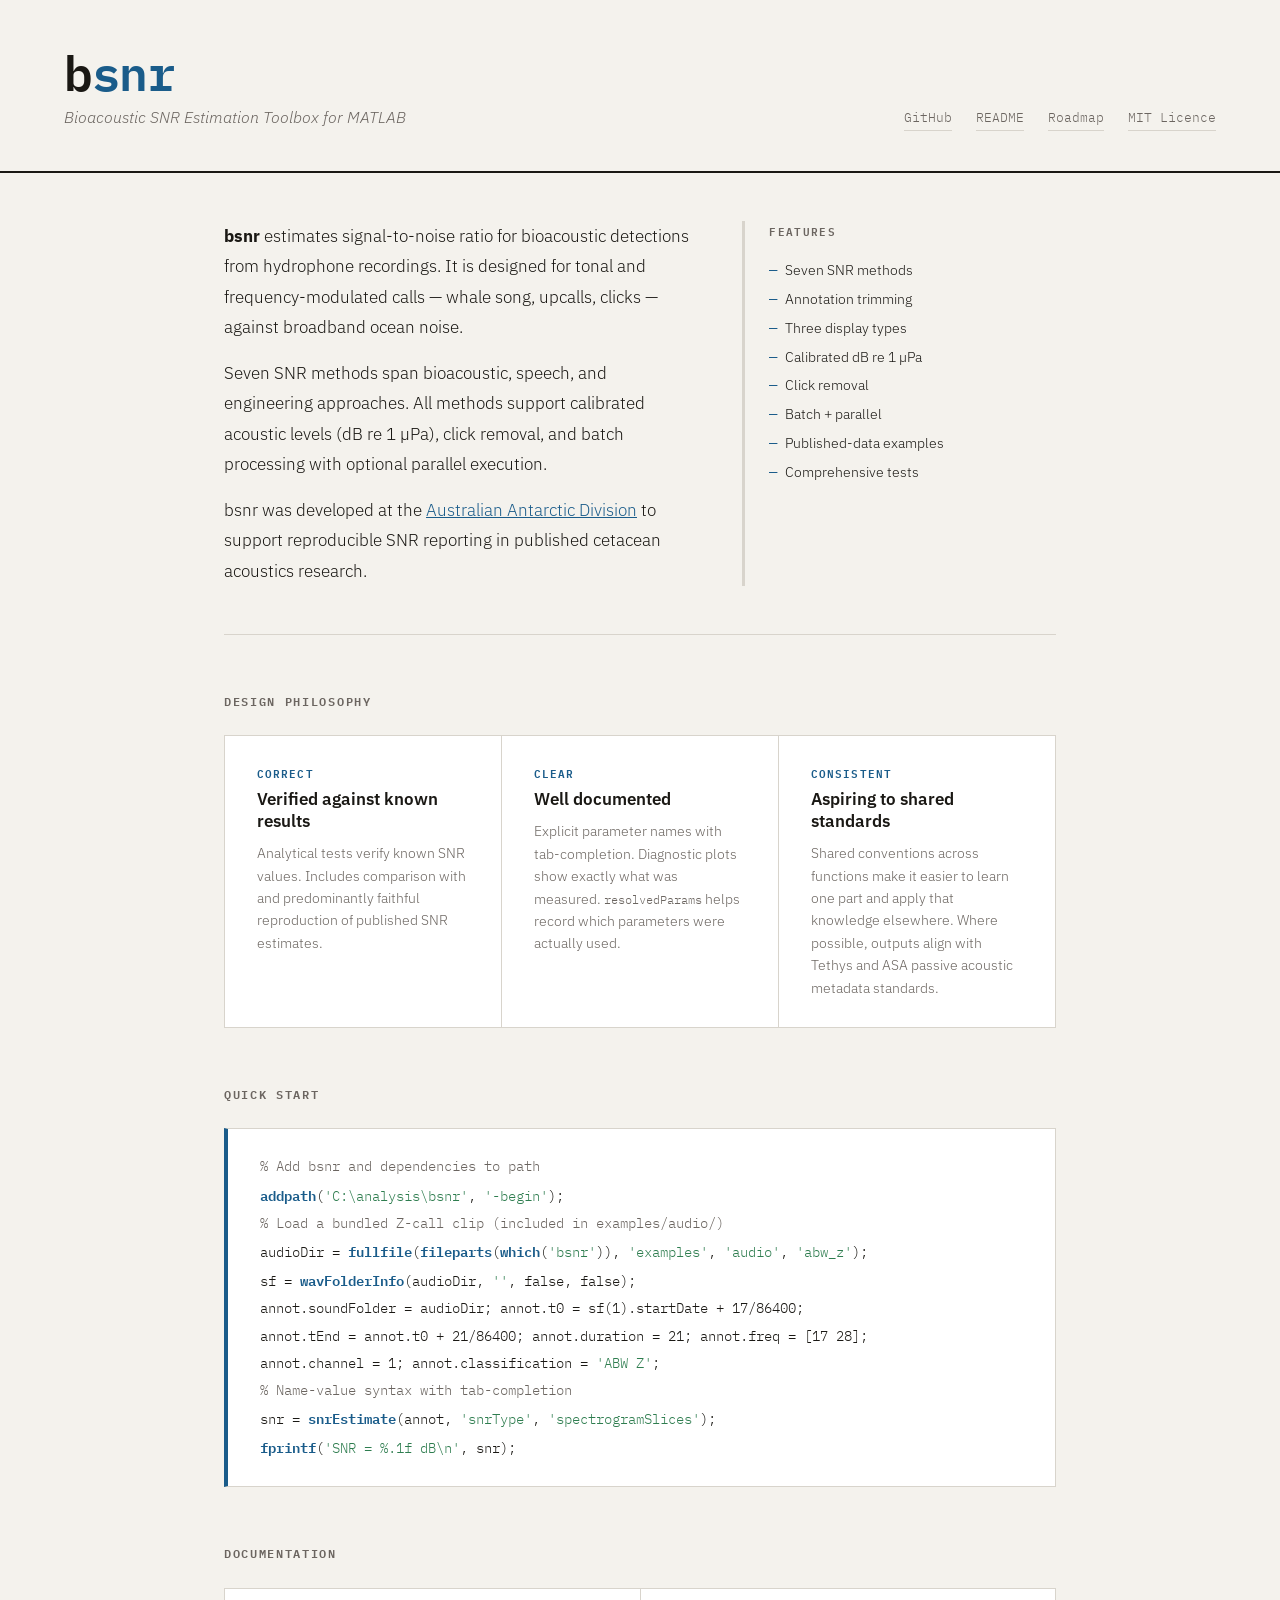
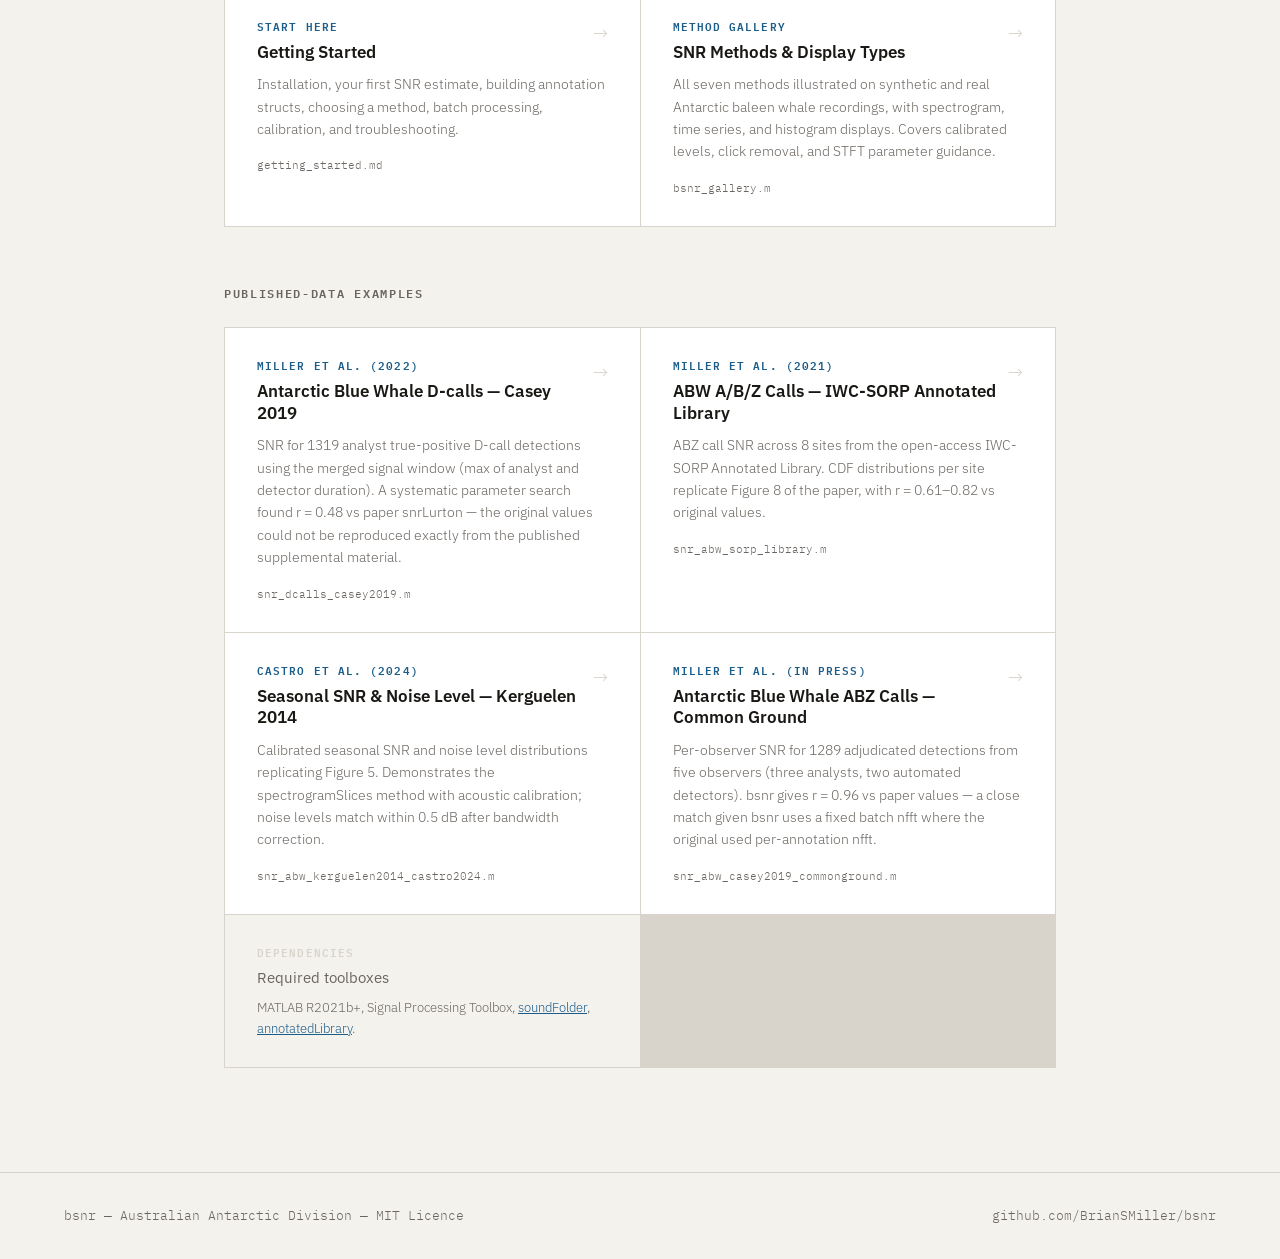
==== commit 403ee001: "tone down Claude's hard-sell text for design philosophy" ====
--- a/docs/index.html
+++ b/docs/index.html
@@ -273,25 +273,23 @@
   <div class="card-grid cols-3" style="margin-bottom:3.5rem">
     <div class="card" style="cursor:default">
       <div class="card-label">Correct</div>
-      <h3>Results you can trust</h3>
-      <p>Analytical tests verify known SNR values against closed-form solutions.
-         The supplemental reproduction package confirms r&nbsp;=&nbsp;1.000
-         against original paper values.</p>
+      <h3>Verified against known results</h3>
+      <p>Analytical tests verify known SNR values. Includes comparison with
+         and predominantly faithful reproduction of published SNR estimates.</p>
     </div>
     <div class="card" style="cursor:default">
       <div class="card-label">Clear</div>
-      <h3>Code that explains itself</h3>
+      <h3>Well documented</h3>
       <p>Explicit parameter names with tab-completion. Diagnostic plots show
          exactly what was measured. <code style="font-family:var(--mono);font-size:0.85em">resolvedParams</code>
-         records what was actually used. Warnings explain auto-selected values.</p>
+         helps record which parameters were actually used.</p>
     </div>
     <div class="card" style="cursor:default">
       <div class="card-label">Consistent</div>
-      <h3>One convention throughout</h3>
-      <p>Shared parameters across <code style="font-family:var(--mono);font-size:0.85em">snrEstimate</code>
-         and <code style="font-family:var(--mono);font-size:0.85em">trimAnnotation</code>.
-         Uniform units. Same annotation format in and out.
-         Always returns a result table.</p>
+      <h3>Aspiring to shared standards</h3>
+      <p>Shared conventions across functions make it easier to learn one part
+         and apply that knowledge elsewhere. Where possible, outputs align with
+         Tethys and ASA passive acoustic metadata standards.</p>
     </div>
   </div>
 
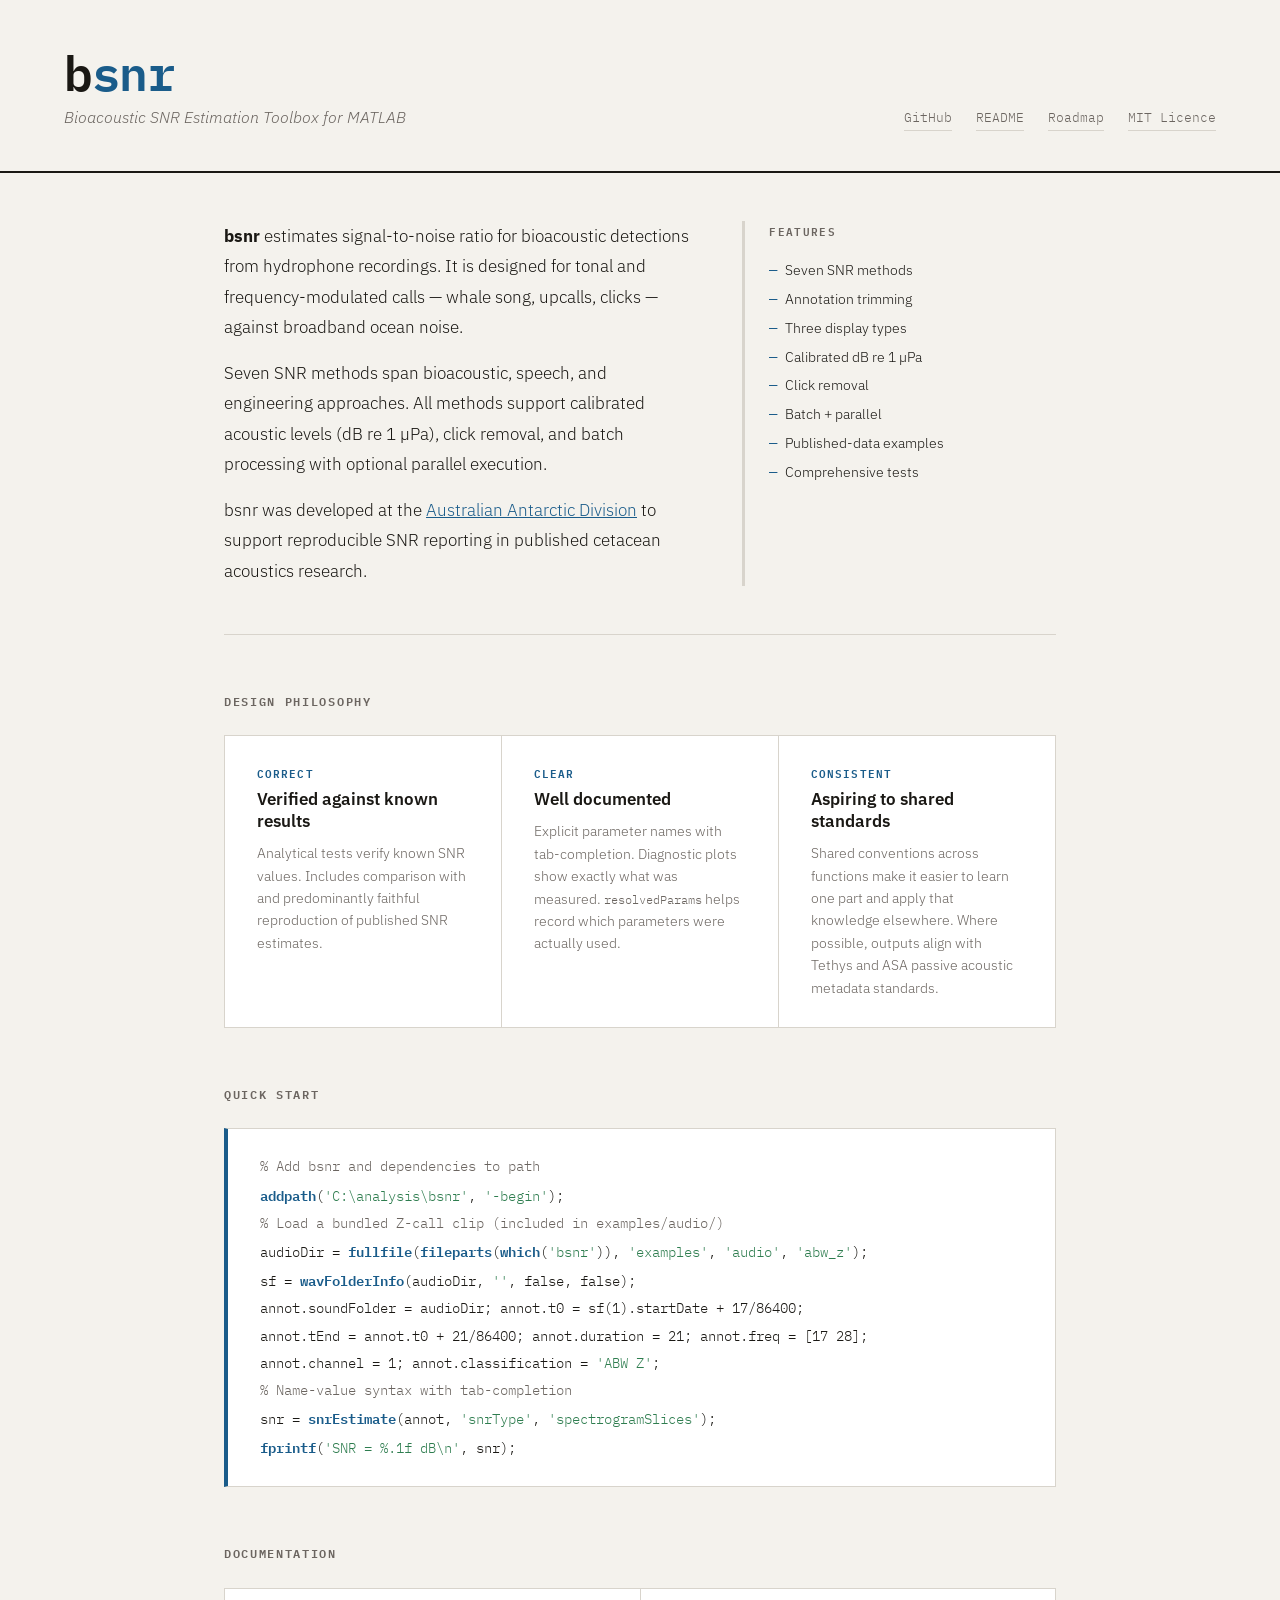
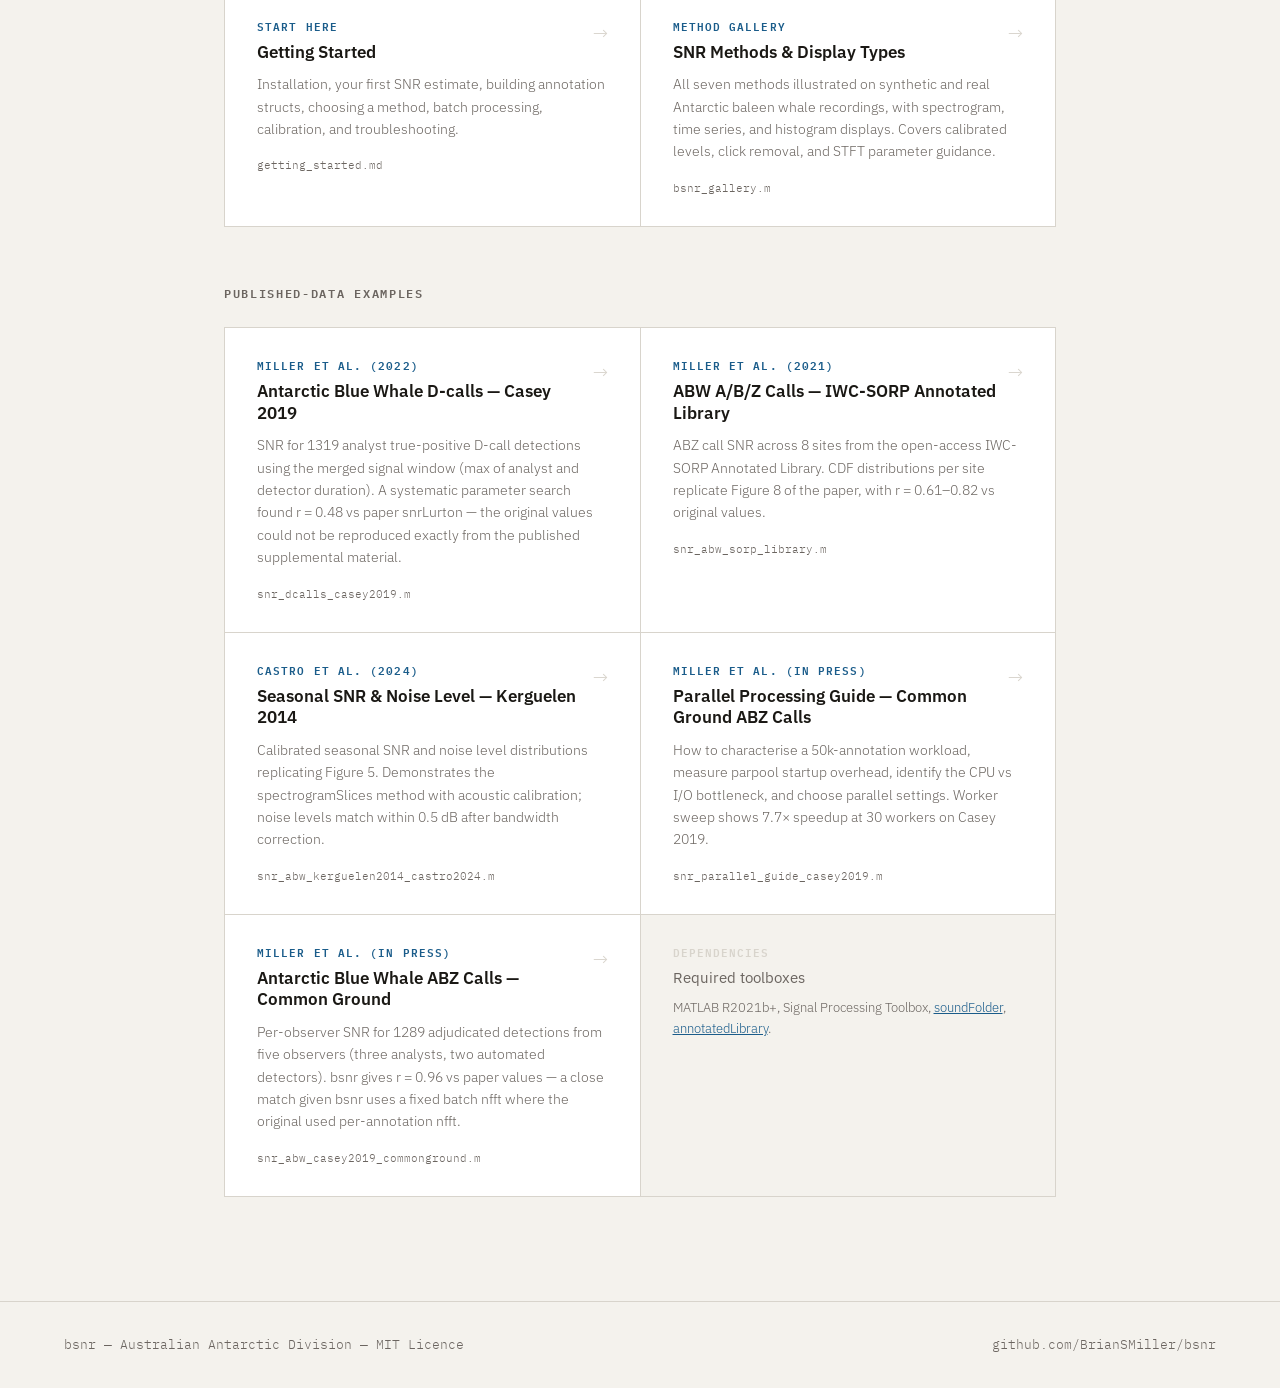
==== commit 3d45fbfe: "Add parallel processing guide and supporting changes examples/snr_parallel_guide_casey2019.m: - 5-se" ====
--- a/docs/index.html
+++ b/docs/index.html
@@ -366,6 +366,16 @@
       <div class="meta"><span>snr_abw_kerguelen2014_castro2024.m</span></div>
     </a>
 
+    <a class="card" href="snr_parallel_guide_casey2019.html">
+      <span class="card-arrow">→</span>
+      <div class="card-label">Miller et al. (in press)</div>
+      <h3>Parallel Processing Guide — Common Ground ABZ Calls</h3>
+      <p>How to characterise a 50k-annotation workload, measure parpool startup
+         overhead, identify the CPU vs I/O bottleneck, and choose parallel
+         settings. Worker sweep shows 7.7× speedup at 30 workers on Casey 2019.</p>
+      <div class="meta"><span>snr_parallel_guide_casey2019.m</span></div>
+    </a>
+
     <a class="card" href="snr_abw_casey2019_commonground.html">
       <span class="card-arrow">→</span>
       <div class="card-label">Miller et al. (in press)</div>
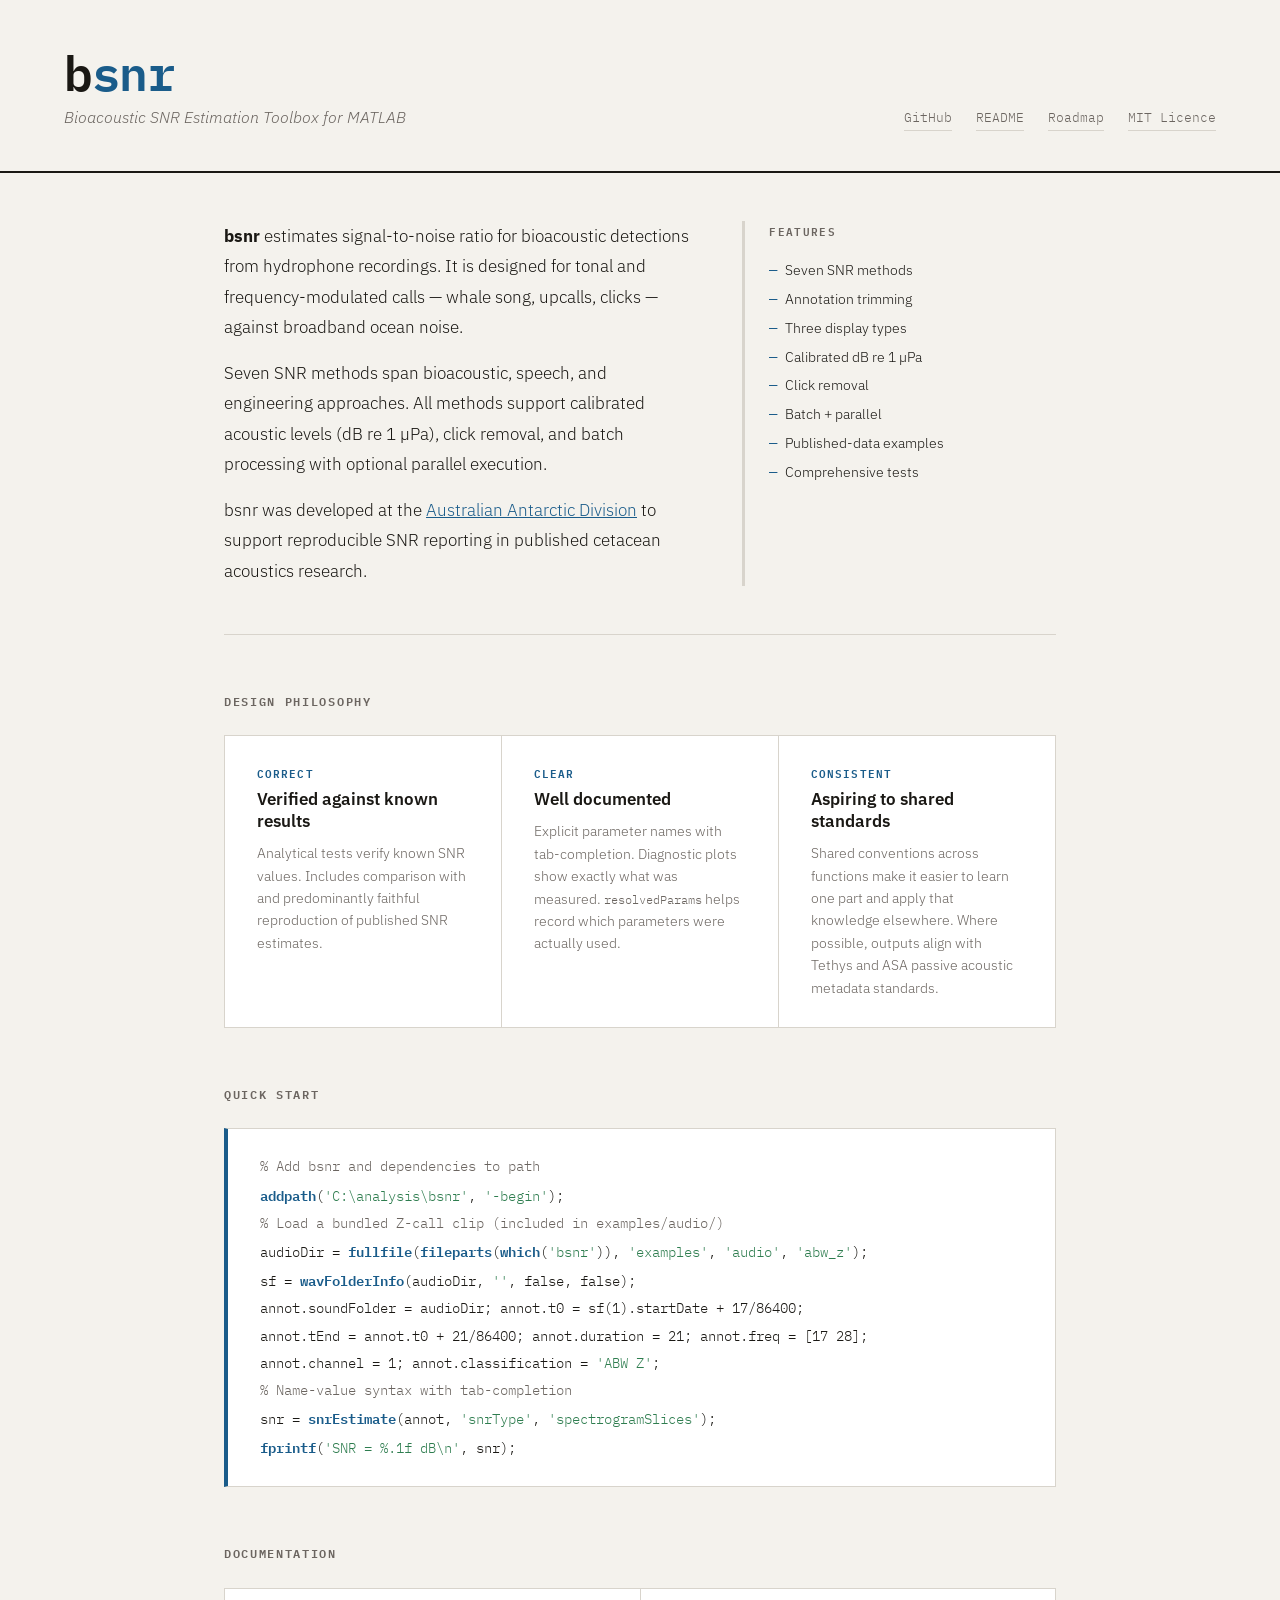
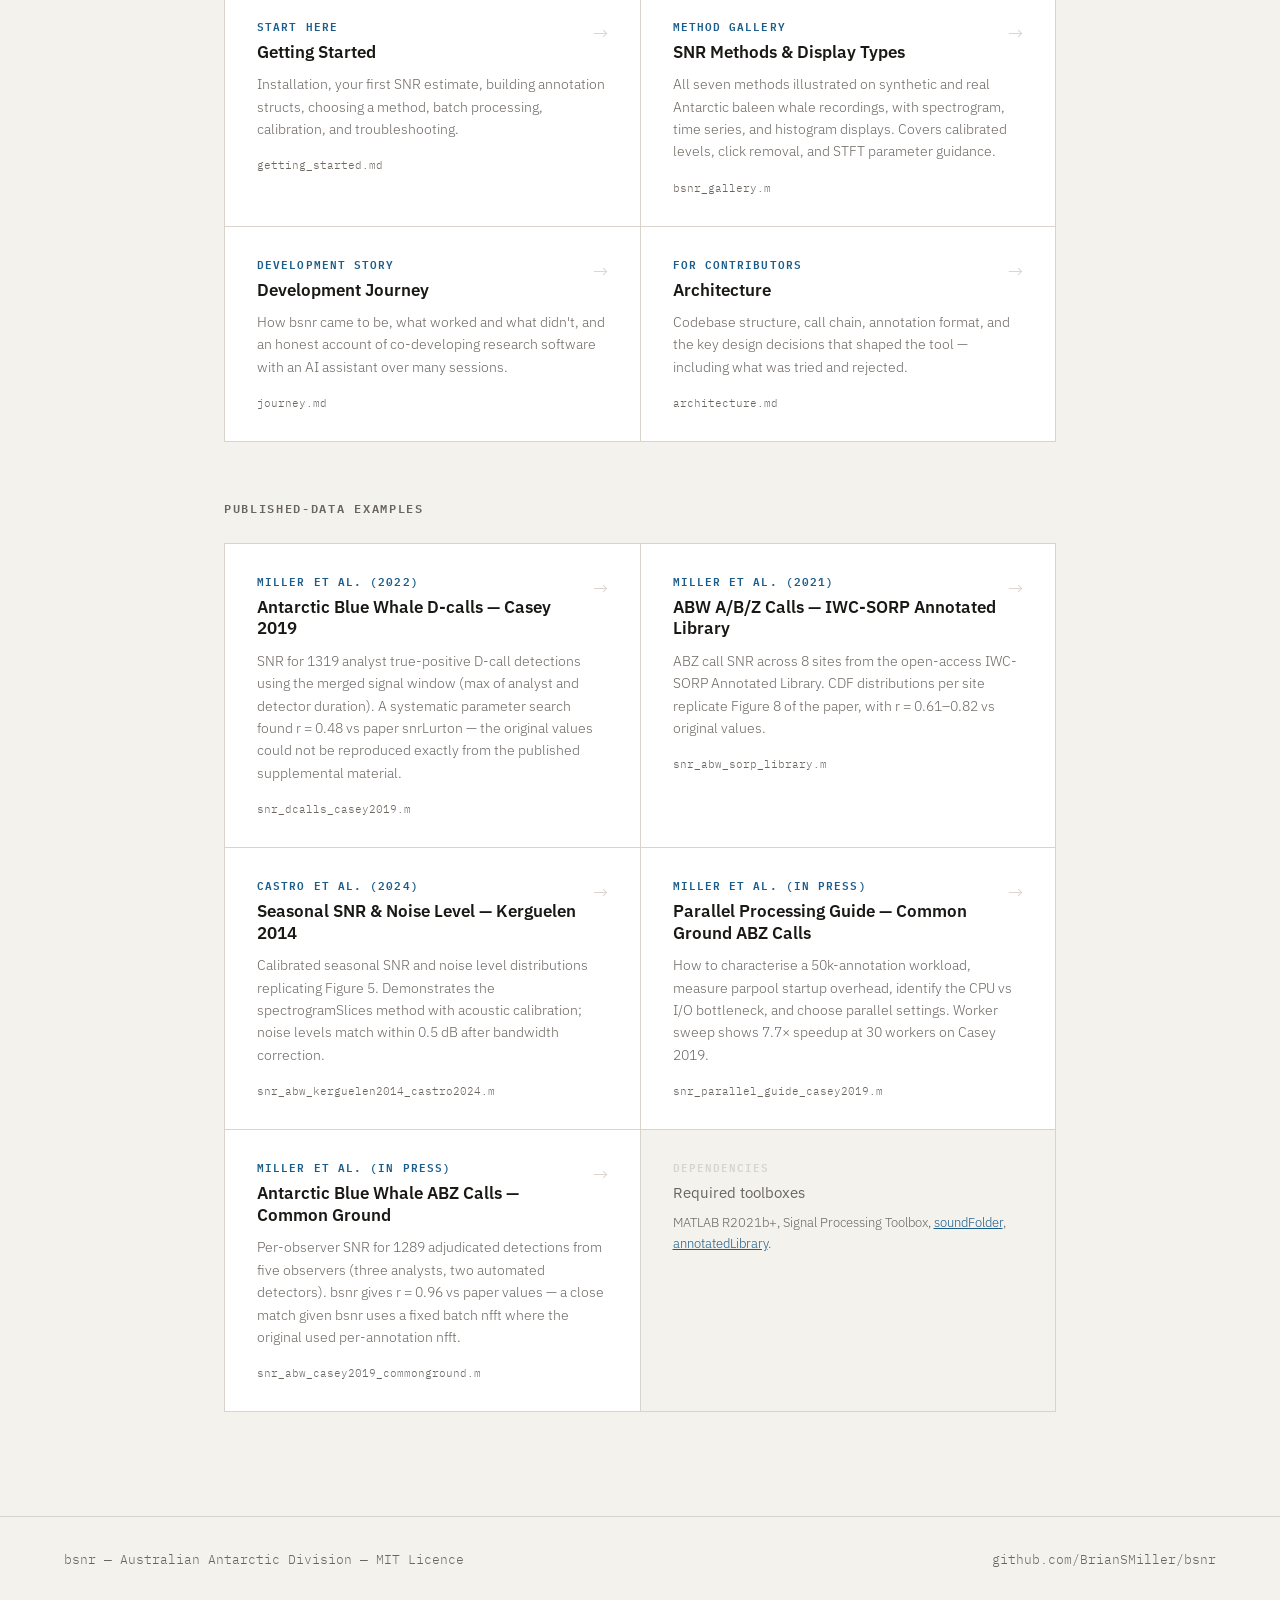
==== commit 32a90741: "Update README to v0.3.1-beta, add architecture and journey links README.md: version bump, links to a" ====
--- a/docs/index.html
+++ b/docs/index.html
@@ -328,6 +328,24 @@
          Covers calibrated levels, click removal, and STFT parameter guidance.</p>
       <div class="meta"><span>bsnr_gallery.m</span></div>
     </a>
+
+    <a class="card" href="https://github.com/BrianSMiller/bsnr/blob/main/docs/journey.md">
+      <span class="card-arrow">→</span>
+      <div class="card-label">Development story</div>
+      <h3>Development Journey</h3>
+      <p>How bsnr came to be, what worked and what didn't, and an honest account
+         of co-developing research software with an AI assistant over many sessions.</p>
+      <div class="meta"><span>journey.md</span></div>
+    </a>
+
+    <a class="card" href="https://github.com/BrianSMiller/bsnr/blob/main/architecture.md">
+      <span class="card-arrow">→</span>
+      <div class="card-label">For contributors</div>
+      <h3>Architecture</h3>
+      <p>Codebase structure, call chain, annotation format, and the key design
+         decisions that shaped the tool — including what was tried and rejected.</p>
+      <div class="meta"><span>architecture.md</span></div>
+    </a>
   </div>
 
   <h2>Published-data examples</h2>
